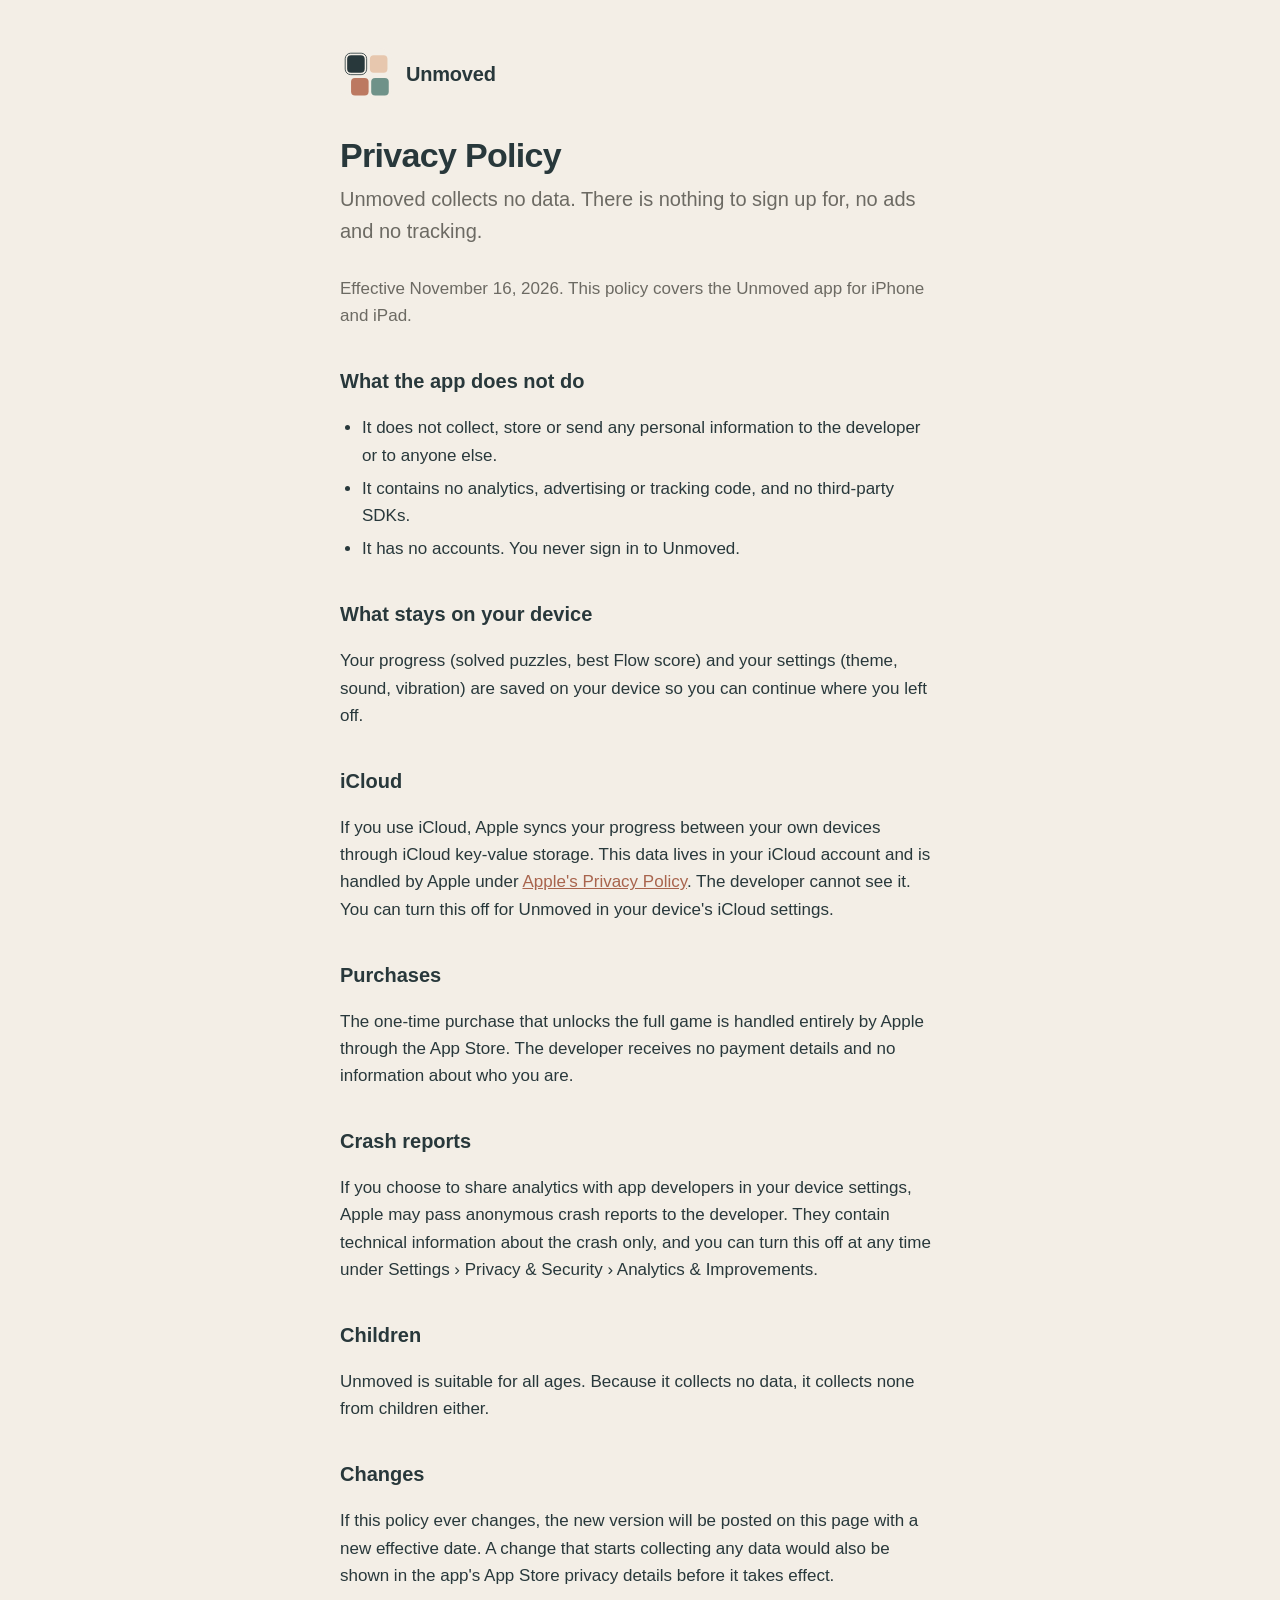
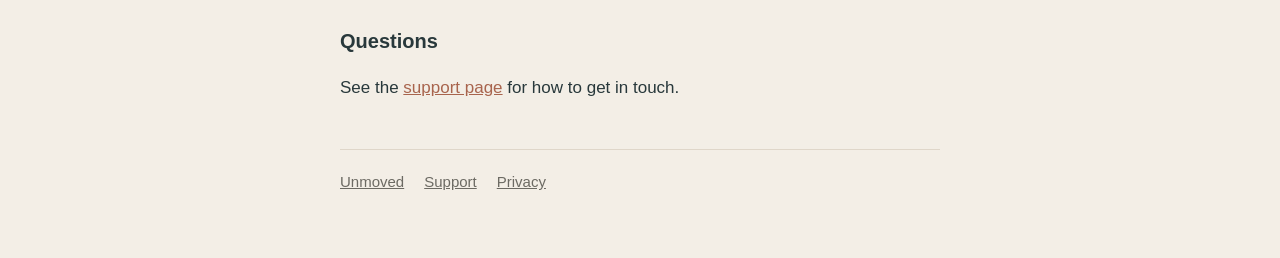
==== privacy.html @ bf9b314f "Privacy policy and support page for Unmoved Co-Authored-By: Claude Opus 5.5 <noreply@anthropic.com>" ====
<!doctype html>
<html lang="en">
<head>
<meta charset="utf-8">
<meta name="viewport" content="width=device-width, initial-scale=1">
<title>Unmoved · Privacy Policy</title>
<link rel="icon" href="icon.svg">
<link rel="stylesheet" href="style.css">
</head>
<body>
<main>
  <header><img src="icon.svg" alt=""><a href="./">Unmoved</a></header>
  <h1>Privacy Policy</h1>
  <p class="lead">Unmoved collects no data. There is nothing to sign up for, no ads and no tracking.</p>
  <p class="muted">Effective November 16, 2026. This policy covers the Unmoved app for iPhone and iPad.</p>

  <h2>What the app does not do</h2>
  <ul>
    <li>It does not collect, store or send any personal information to the developer or to anyone else.</li>
    <li>It contains no analytics, advertising or tracking code, and no third-party SDKs.</li>
    <li>It has no accounts. You never sign in to Unmoved.</li>
  </ul>

  <h2>What stays on your device</h2>
  <p>Your progress (solved puzzles, best Flow score) and your settings (theme, sound, vibration) are saved on your device so you can continue where you left off.</p>

  <h2>iCloud</h2>
  <p>If you use iCloud, Apple syncs your progress between your own devices through iCloud key-value storage. This data lives in your iCloud account and is handled by Apple under <a href="https://www.apple.com/legal/privacy/">Apple's Privacy Policy</a>. The developer cannot see it. You can turn this off for Unmoved in your device's iCloud settings.</p>

  <h2>Purchases</h2>
  <p>The one-time purchase that unlocks the full game is handled entirely by Apple through the App Store. The developer receives no payment details and no information about who you are.</p>

  <h2>Crash reports</h2>
  <p>If you choose to share analytics with app developers in your device settings, Apple may pass anonymous crash reports to the developer. They contain technical information about the crash only, and you can turn this off at any time under Settings › Privacy &amp; Security › Analytics &amp; Improvements.</p>

  <h2>Children</h2>
  <p>Unmoved is suitable for all ages. Because it collects no data, it collects none from children either.</p>

  <h2>Changes</h2>
  <p>If this policy ever changes, the new version will be posted on this page with a new effective date. A change that starts collecting any data would also be shown in the app's App Store privacy details before it takes effect.</p>

  <h2>Questions</h2>
  <p>See the <a href="support.html">support page</a> for how to get in touch.</p>

  <nav><a href="./">Unmoved</a><a href="support.html">Support</a><a href="privacy.html">Privacy</a></nav>
</main>
</body>
</html>
---- style.css ----
:root {
  --bg: #f3eee6;
  --surface: #f9f6ef;
  --ink: #28383b;
  --muted: #6c6a63;
  --line: #dfd6c9;
  --accent: #a8644d;
  color-scheme: light dark;
}
@media (prefers-color-scheme: dark) {
  :root {
    --bg: #222e38;
    --surface: #2c3a44;
    --ink: #eff0e8;
    --muted: #aab6b6;
    --line: #48545a;
    --accent: #d4a27e;
  }
}
* { box-sizing: border-box; }
body {
  margin: 0;
  background: var(--bg);
  color: var(--ink);
  font: 17px/1.6 -apple-system, BlinkMacSystemFont, "SF Pro Text", "Helvetica Neue", Arial, sans-serif;
  -webkit-text-size-adjust: 100%;
}
main { max-width: 640px; margin: 0 auto; padding: 48px 20px 64px; }
header { display: flex; align-items: center; gap: 14px; margin-bottom: 36px; }
header img { width: 52px; height: 52px; border-radius: 12px; }
header a { color: inherit; text-decoration: none; font-weight: 600; font-size: 20px; letter-spacing: -0.01em; }
h1 { font-size: 34px; line-height: 1.15; letter-spacing: -0.02em; margin: 0 0 8px; }
h2 { font-size: 20px; margin: 36px 0 8px; }
p, li { color: var(--ink); }
.lead { font-size: 20px; color: var(--muted); margin: 0 0 28px; }
.muted { color: var(--muted); }
a { color: var(--accent); }
ul { padding-left: 22px; }
li { margin: 6px 0; }
.card { background: var(--surface); border: 1px solid var(--line); border-radius: 16px; padding: 18px 20px; margin: 20px 0; }
.card p { margin: 0; }
nav { display: flex; gap: 20px; flex-wrap: wrap; margin-top: 48px; padding-top: 20px; border-top: 1px solid var(--line); font-size: 15px; }
nav a { color: var(--muted); }
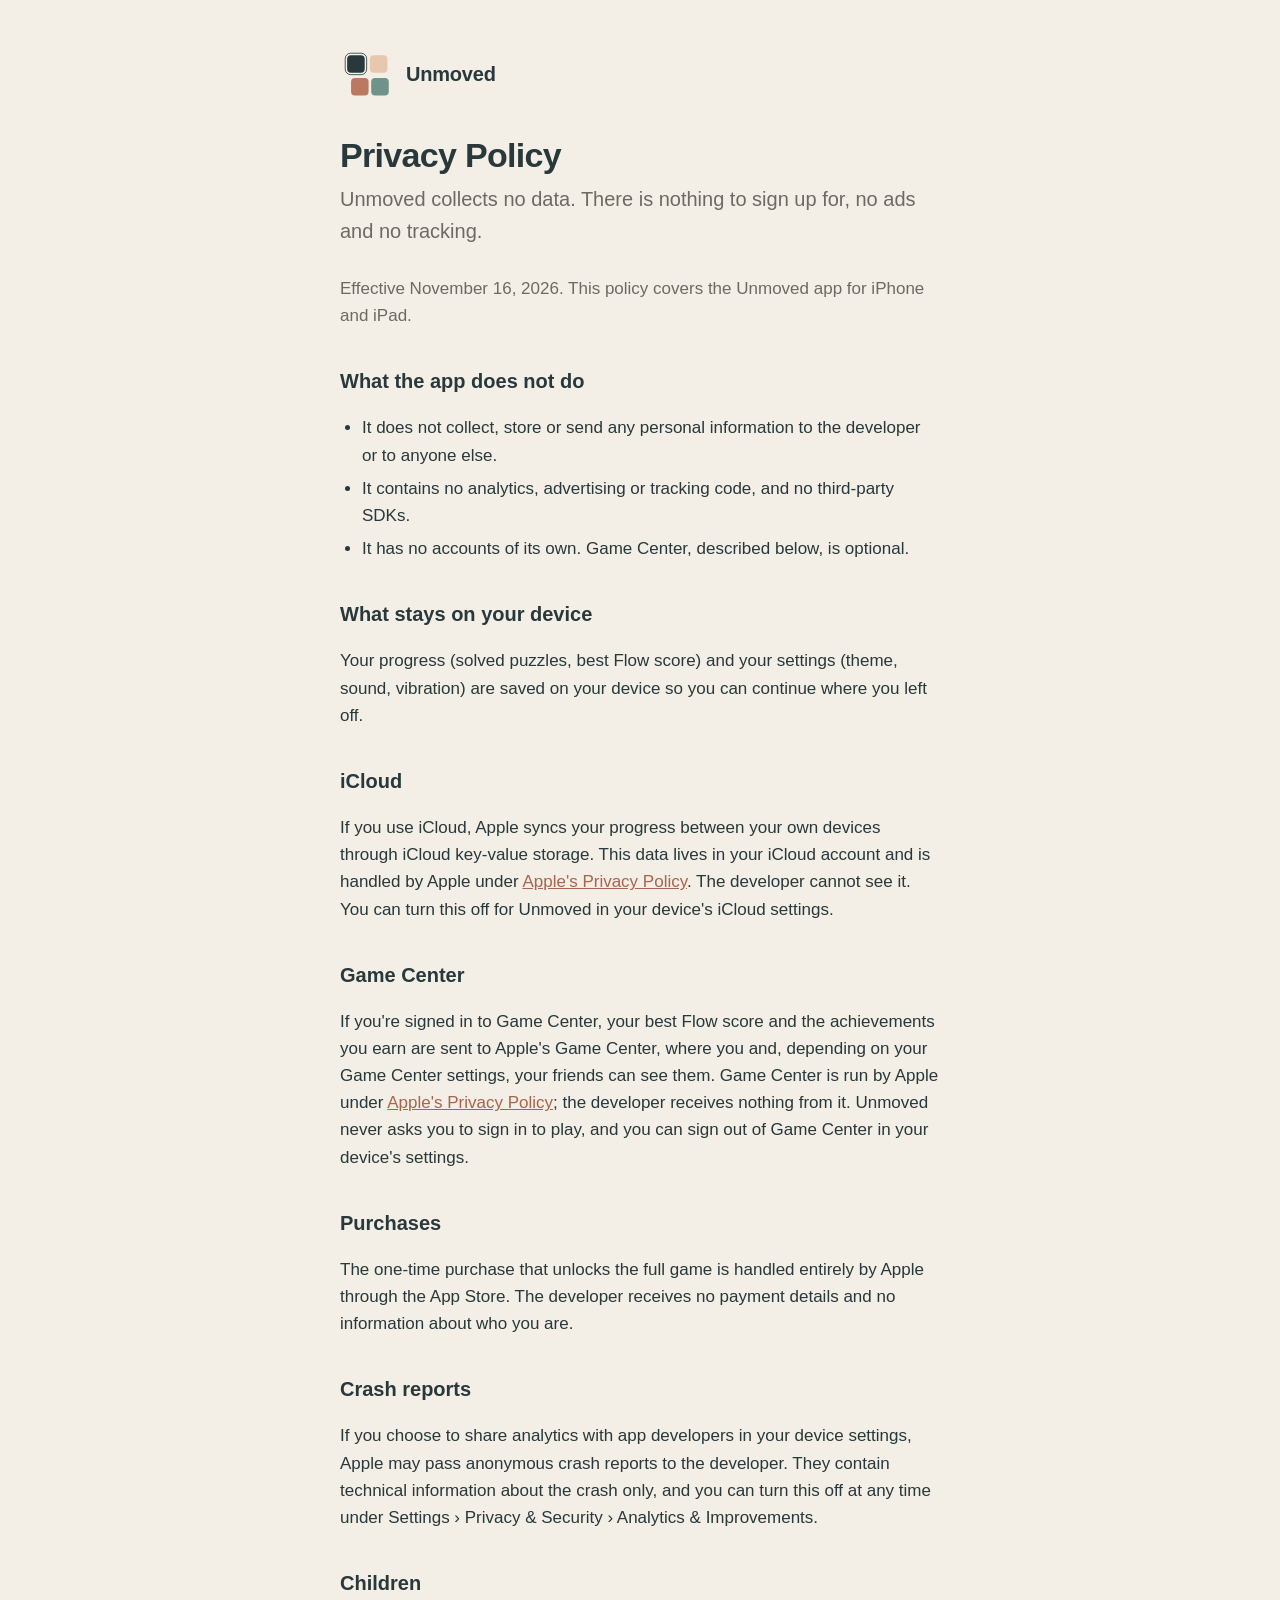
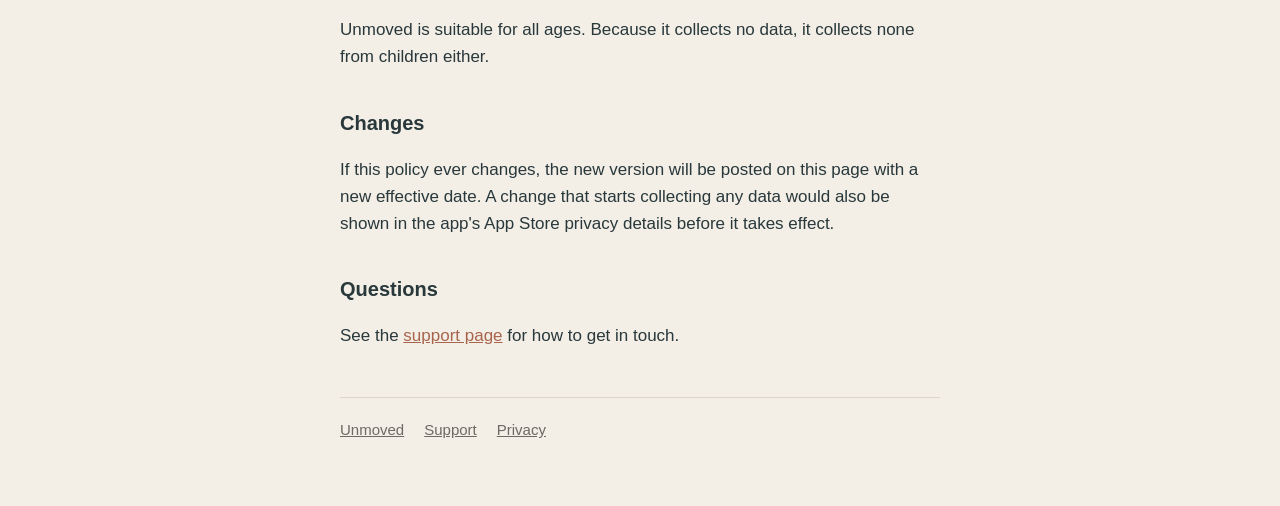
==== commit db5fc100: "Update the site from Form@8f06ecd" ====
--- a/privacy.html
+++ b/privacy.html
@@ -18,7 +18,7 @@
   <ul>
     <li>It does not collect, store or send any personal information to the developer or to anyone else.</li>
     <li>It contains no analytics, advertising or tracking code, and no third-party SDKs.</li>
-    <li>It has no accounts. You never sign in to Unmoved.</li>
+    <li>It has no accounts of its own. Game Center, described below, is optional.</li>
   </ul>
 
   <h2>What stays on your device</h2>
@@ -26,6 +26,9 @@
 
   <h2>iCloud</h2>
   <p>If you use iCloud, Apple syncs your progress between your own devices through iCloud key-value storage. This data lives in your iCloud account and is handled by Apple under <a href="https://www.apple.com/legal/privacy/">Apple's Privacy Policy</a>. The developer cannot see it. You can turn this off for Unmoved in your device's iCloud settings.</p>
+
+  <h2>Game Center</h2>
+  <p>If you're signed in to Game Center, your best Flow score and the achievements you earn are sent to Apple's Game Center, where you and, depending on your Game Center settings, your friends can see them. Game Center is run by Apple under <a href="https://www.apple.com/legal/privacy/">Apple's Privacy Policy</a>; the developer receives nothing from it. Unmoved never asks you to sign in to play, and you can sign out of Game Center in your device's settings.</p>
 
   <h2>Purchases</h2>
   <p>The one-time purchase that unlocks the full game is handled entirely by Apple through the App Store. The developer receives no payment details and no information about who you are.</p>
